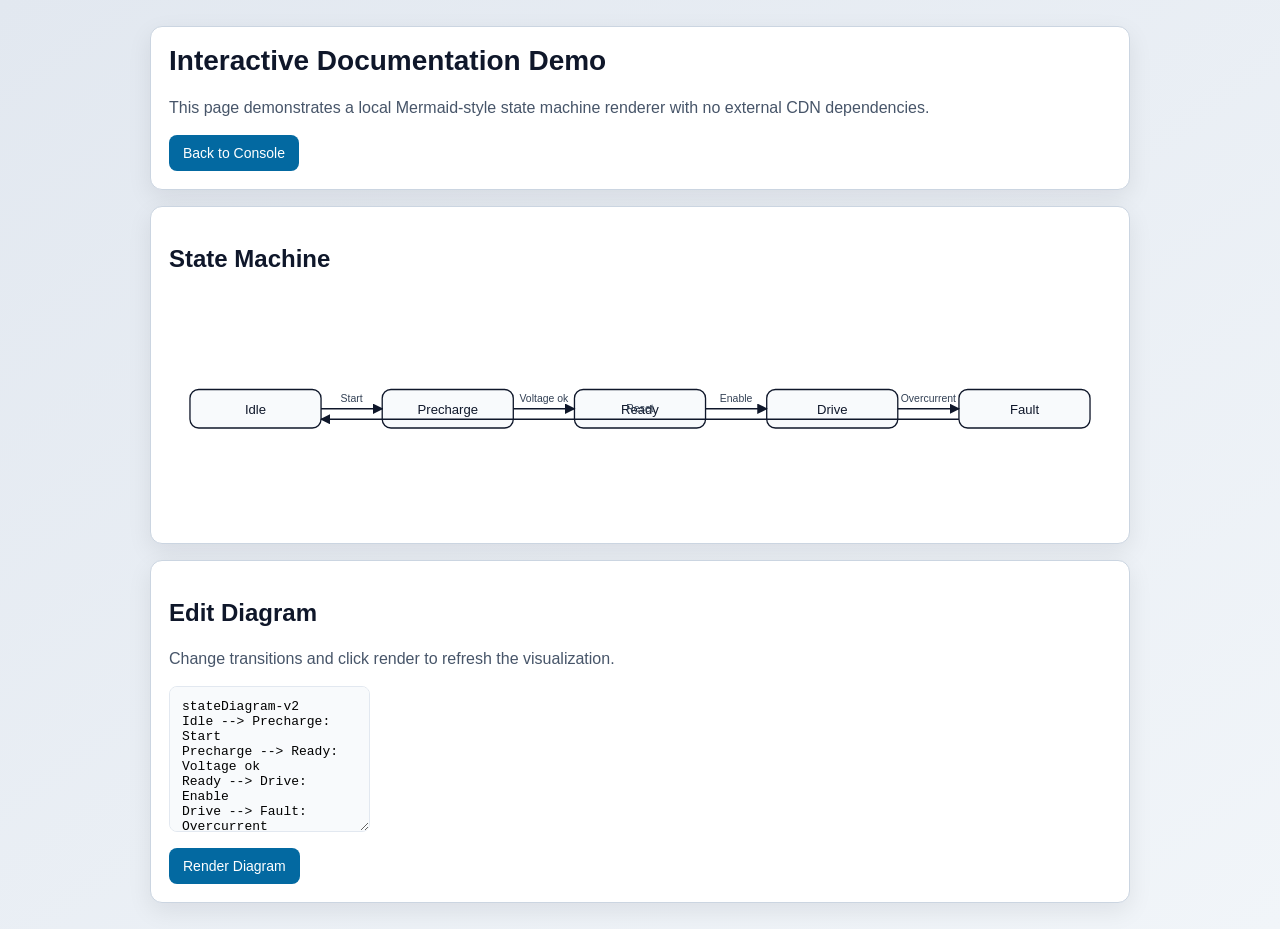
==== data/interactive-docs.html @ fff230e3 "Add local interactive docs Mermaid state machine demo" ====
<!doctype html>
<html lang="en">
<head>
  <meta charset="utf-8">
  <meta name="viewport" content="width=device-width, initial-scale=1">
  <title>Interactive Documentation Demo</title>
  <style>
    :root {
      --bg: #f1f5f9;
      --panel: #ffffff;
      --text: #0f172a;
      --muted: #475569;
      --accent: #0369a1;
      --border: #cbd5e1;
    }
    body {
      margin: 0;
      font-family: Verdana, sans-serif;
      color: var(--text);
      background: linear-gradient(145deg, #e2e8f0, var(--bg));
    }
    .wrap {
      max-width: 980px;
      margin: 26px auto;
      padding: 0 16px;
    }
    .card {
      background: var(--panel);
      border: 1px solid var(--border);
      border-radius: 12px;
      padding: 18px;
      box-shadow: 0 8px 24px rgba(2, 6, 23, 0.08);
      margin-bottom: 16px;
    }
    h1 {
      margin-top: 0;
      font-size: 28px;
    }
    p {
      color: var(--muted);
      line-height: 1.45;
    }
    .actions {
      margin-top: 12px;
      display: flex;
      gap: 10px;
      flex-wrap: wrap;
    }
    button, a.btn {
      border: 0;
      border-radius: 8px;
      background: var(--accent);
      color: #fff;
      text-decoration: none;
      padding: 10px 14px;
      font-size: 14px;
      cursor: pointer;
      display: inline-block;
    }
    .code {
      font-family: "Courier New", monospace;
      font-size: 13px;
      background: #f8fafc;
      border: 1px solid #e2e8f0;
      border-radius: 8px;
      padding: 12px;
      white-space: pre-wrap;
    }
    .mermaid {
      overflow-x: auto;
      padding: 4px 0;
    }
  </style>
  <script src="mermaid.min.js"></script>
  <script>
    document.addEventListener("DOMContentLoaded", function () {
      mermaid.initialize({ startOnLoad: false });
      mermaid.run();
      document.getElementById("rerender").addEventListener("click", function () {
        var src = document.getElementById("diagram-source").value;
        var target = document.getElementById("diagram");
        target.textContent = src;
        mermaid.run();
      });
    });
  </script>
</head>
<body>
  <div class="wrap">
    <div class="card">
      <h1>Interactive Documentation Demo</h1>
      <p>This page demonstrates a local Mermaid-style state machine renderer with no external CDN dependencies.</p>
      <div class="actions">
        <a class="btn" href="/">Back to Console</a>
      </div>
    </div>

    <div class="card">
      <h2>State Machine</h2>
      <div id="diagram" class="mermaid">
stateDiagram-v2
Idle --> Precharge: Start
Precharge --> Ready: Voltage ok
Ready --> Drive: Enable
Drive --> Fault: Overcurrent
Fault --> Idle: Reset
      </div>
    </div>

    <div class="card">
      <h2>Edit Diagram</h2>
      <p>Change transitions and click render to refresh the visualization.</p>
      <textarea id="diagram-source" class="code" rows="8">stateDiagram-v2
Idle --> Precharge: Start
Precharge --> Ready: Voltage ok
Ready --> Drive: Enable
Drive --> Fault: Overcurrent
Fault --> Idle: Reset</textarea>
      <div class="actions">
        <button id="rerender" type="button">Render Diagram</button>
      </div>
    </div>
  </div>
</body>
</html>
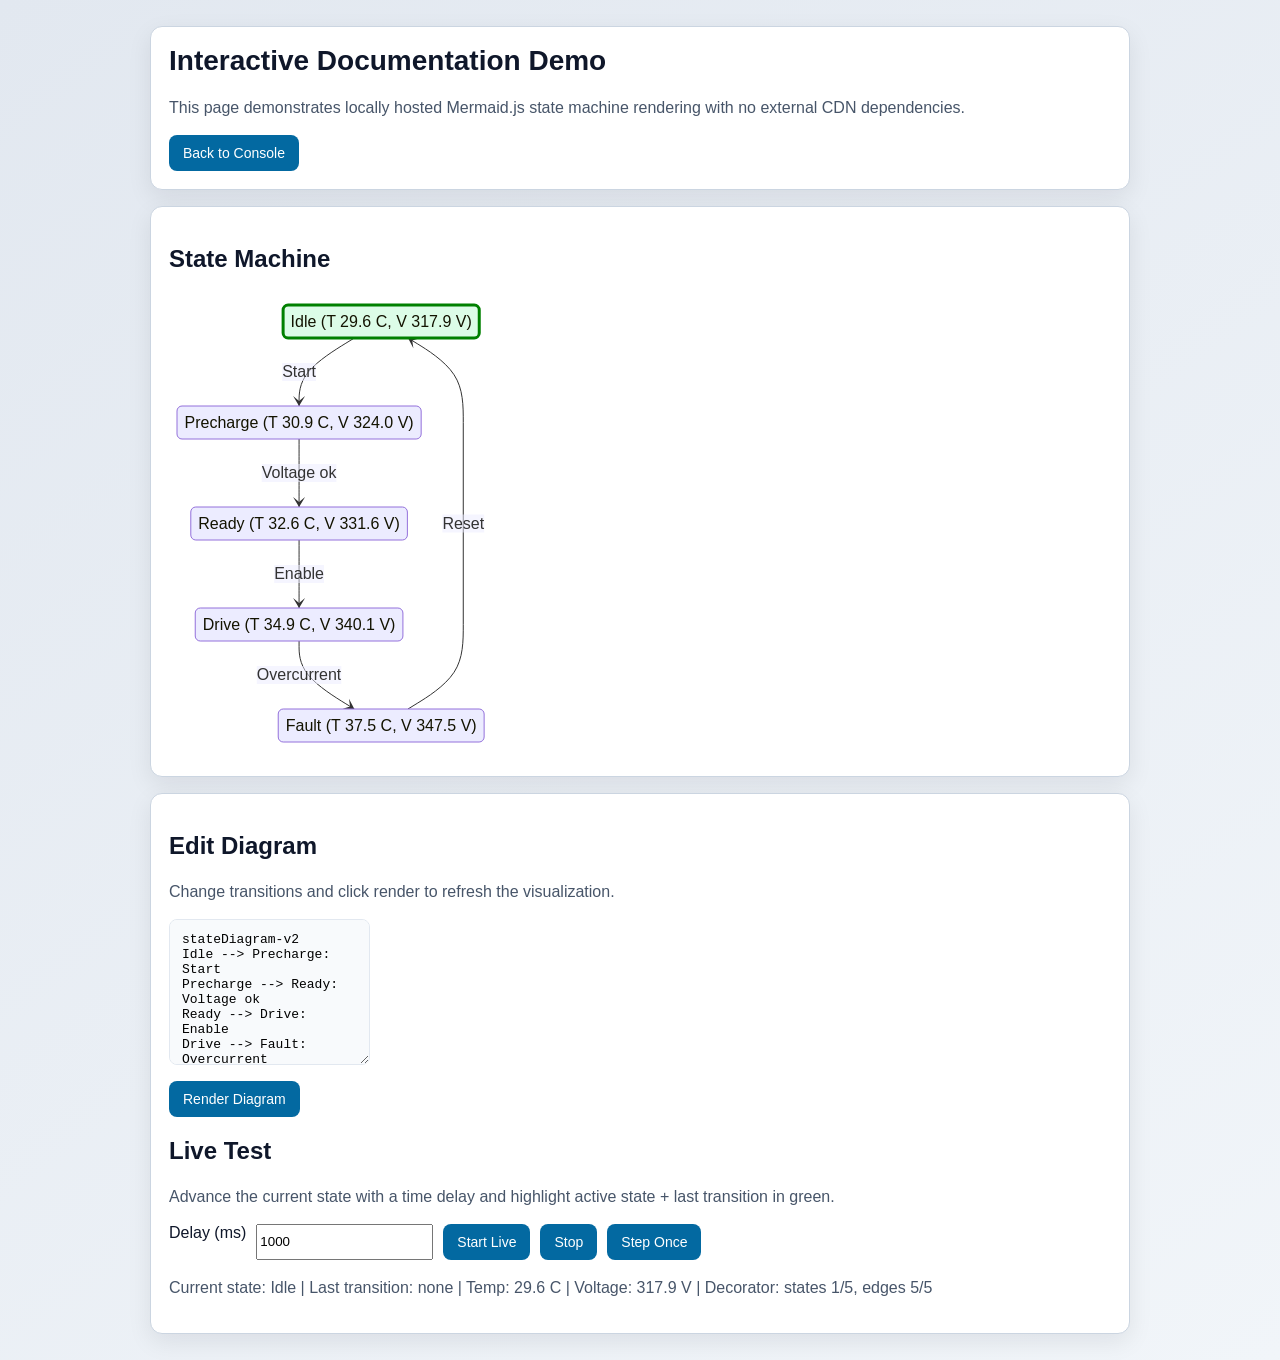
==== commit ef027f98: "some progress" ====
--- a/data/interactive-docs.html
+++ b/data/interactive-docs.html
@@ -70,18 +70,403 @@
       overflow-x: auto;
       padding: 4px 0;
     }
+    .debug-panel {
+      display: none;
+      margin-top: 12px;
+      padding: 10px;
+      border: 1px solid #d1d5db;
+      border-radius: 8px;
+      background: #f8fafc;
+      font-family: "Courier New", monospace;
+      font-size: 12px;
+      color: #1f2937;
+      white-space: pre-wrap;
+    }
   </style>
   <script src="mermaid.min.js"></script>
   <script>
     document.addEventListener("DOMContentLoaded", function () {
-      mermaid.initialize({ startOnLoad: false });
-      mermaid.run();
+      mermaid.initialize({ startOnLoad: false, securityLevel: "loose" });
+      var target = document.getElementById("diagram");
+      var sourceInput = document.getElementById("diagram-source");
+      var delayInput = document.getElementById("tick-delay");
+      var liveState = document.getElementById("live-state");
+      var debugPanel = document.getElementById("debug-panel");
+      var debugPanelText = document.getElementById("debug-panel-text");
+      var timerId = null;
+      var transitions = [];
+      var stateList = [];
+      var stateIdMap = {};
+      var currentState = "";
+      var lastTransitionIndex = -1;
+      var stateMetrics = {};
+      var renderDebug = {
+        statesMatched: 0,
+        edgesMatched: 0,
+        selectorCounts: {
+          stateGroup: 0,
+          transitionGroup: 0,
+          fallbackPath: 0,
+          shapeCandidates: 0,
+          stateNameTexts: 0
+        },
+        matchedNodeNames: [],
+        edgeSource: "none"
+      };
+
+      function setDebugPanelVisible(visible) {
+        debugPanel.style.display = visible ? "block" : "none";
+      }
+
+      function updateDebugPanel() {
+        var names = renderDebug.matchedNodeNames.length ? renderDebug.matchedNodeNames.join(", ") : "none";
+        debugPanelText.textContent =
+          "selectors:\n" +
+          "  g.stateGroup = " + renderDebug.selectorCounts.stateGroup + "\n" +
+          "  g.transition = " + renderDebug.selectorCounts.transitionGroup + "\n" +
+          "  fallback paths = " + renderDebug.selectorCounts.fallbackPath + "\n" +
+          "  shape candidates = " + renderDebug.selectorCounts.shapeCandidates + "\n" +
+          "  state-name texts = " + renderDebug.selectorCounts.stateNameTexts + "\n" +
+          "matched nodes (first 5): " + names + "\n" +
+          "edge source: " + renderDebug.edgeSource + "\n" +
+          "edge count used: " + renderDebug.edgesMatched;
+      }
+
+      function clamp(value, min, max) {
+        return Math.min(max, Math.max(min, value));
+      }
+
+      function initStateMetrics(stateName, index) {
+        if (!stateMetrics[stateName]) {
+          stateMetrics[stateName] = {
+            temperature: 28 + index * 2 + Math.random() * 2,
+            voltage: 315 + index * 8 + Math.random() * 3
+          };
+        }
+      }
+
+      function updateMetricsForStep() {
+        var keys = Object.keys(stateMetrics);
+        for (var i = 0; i < keys.length; i++) {
+          var entry = stateMetrics[keys[i]];
+          // Keep values drifting slowly so live behavior is visible.
+          entry.temperature = clamp(entry.temperature + (Math.random() - 0.5) * 1.2, 20, 120);
+          entry.voltage = clamp(entry.voltage + (Math.random() - 0.5) * 3.0, 180, 460);
+        }
+      }
+
+      function parseTransitions(src) {
+        var lines = src.split(/\r?\n/);
+        var parsed = [];
+        for (var i = 0; i < lines.length; i++) {
+          var line = lines[i].trim();
+          if (!line || line.indexOf("stateDiagram") === 0 || line.indexOf("%%") === 0) {
+            continue;
+          }
+          var m = line.match(/^([^\-:]+?)\s*-->\s*([^:]+?)(?:\s*:\s*(.+))?$/);
+          if (m) {
+            parsed.push({
+              from: m[1].trim(),
+              to: m[2].trim(),
+              label: m[3] ? m[3].trim() : ""
+            });
+          }
+        }
+        return parsed;
+      }
+
+      function buildDiagramSource() {
+        // Build a stable stateDiagram-v2 from parsed transitions so we can
+        // reliably apply class-based highlighting to state IDs.
+        var lines = [
+          "stateDiagram-v2",
+          "direction TB",
+          "classDef activeState fill:#dcfce7,stroke:green,stroke-width:3px;"
+        ];
+
+        stateIdMap = {};
+        for (var i = 0; i < stateList.length; i++) {
+          var name = stateList[i];
+          var id = "st_" + i;
+          stateIdMap[name] = id;
+          var m = stateMetrics[name];
+          var metricText = m
+            ? " (T " + m.temperature.toFixed(1) + " C, V " + m.voltage.toFixed(1) + " V)"
+            : "";
+          var label = (name + metricText).replace(/"/g, '\\"');
+          lines.push('state "' + label + '" as ' + id);
+        }
+
+        for (var t = 0; t < transitions.length; t++) {
+          var tr = transitions[t];
+          var fromId = stateIdMap[tr.from];
+          var toId = stateIdMap[tr.to];
+          if (!fromId || !toId) {
+            continue;
+          }
+          var transitionLine = fromId + " --> " + toId;
+          if (tr.label) {
+            transitionLine += " : " + tr.label;
+          }
+          lines.push(transitionLine);
+        }
+
+        if (currentState && stateIdMap[currentState]) {
+          lines.push("class " + stateIdMap[currentState] + " activeState");
+        }
+
+        return lines.join("\n");
+      }
+
+      function decorateRenderedDiagram(retryCount) {
+        retryCount = retryCount || 0;
+        var svg = target.querySelector("svg");
+        if (!svg) {
+          if (retryCount < 12) {
+            setTimeout(function () { decorateRenderedDiagram(retryCount + 1); }, 40);
+          }
+          return;
+        }
+
+        var groups = svg.querySelectorAll("g.stateGroup");
+        renderDebug.selectorCounts.stateGroup = groups.length;
+        var shapeCandidates = Array.from(svg.querySelectorAll("rect, ellipse, circle, polygon, path"))
+          .filter(function (el) {
+            if (el.closest("defs")) {
+              return false;
+            }
+            if ((el.getAttribute("class") || "").indexOf("transition") !== -1) {
+              return false;
+            }
+            if (el.closest("g.transition")) {
+              return false;
+            }
+            return true;
+          });
+        renderDebug.selectorCounts.shapeCandidates = shapeCandidates.length;
+        renderDebug.selectorCounts.stateNameTexts = Array.from(svg.querySelectorAll("text, tspan"))
+          .filter(function (el) {
+            var txt = (el.textContent || "").trim();
+            for (var si = 0; si < stateList.length; si++) {
+              if (txt === stateList[si] || txt.indexOf(stateList[si] + " (T ") === 0) {
+                return true;
+              }
+            }
+            return false;
+          }).length;
+
+        var transitionGroups = Array.from(svg.querySelectorAll("g.transition"));
+        renderDebug.selectorCounts.transitionGroup = transitionGroups.length;
+        var edgePaths = [];
+        for (var tg = 0; tg < transitionGroups.length; tg++) {
+          var p = transitionGroups[tg].querySelector("path");
+          if (p) {
+            edgePaths.push(p);
+          }
+        }
+        var fallbackPaths = Array.from(svg.querySelectorAll("path.transition, .edgePaths path, .edgePath path, path[marker-end]"))
+          .filter(function (p, idx, arr) { return !p.closest("defs") && arr.indexOf(p) === idx; });
+        renderDebug.selectorCounts.fallbackPath = fallbackPaths.length;
+        if (!edgePaths.length) {
+          edgePaths = fallbackPaths;
+          renderDebug.edgeSource = "fallback";
+        } else {
+          renderDebug.edgeSource = "g.transition";
+        }
+        renderDebug.statesMatched = currentState && stateIdMap[currentState] ? 1 : 0;
+        renderDebug.edgesMatched = edgePaths.length;
+        renderDebug.matchedNodeNames = currentState ? [currentState] : [];
+        for (var e = 0; e < edgePaths.length; e++) {
+          edgePaths[e].removeAttribute("stroke");
+          edgePaths[e].removeAttribute("stroke-width");
+        }
+        Array.from(svg.querySelectorAll(".active-edge-overlay, #active-edge-arrowhead")).forEach(function (el) {
+          el.remove();
+        });
+
+        function centerOf(el) {
+          try {
+            var b = el.getBBox();
+            return { x: b.x + b.width / 2, y: b.y + b.height / 2, box: b };
+          } catch (e) {
+            return null;
+          }
+        }
+
+        function stateCenterByName(name) {
+          var labelNodes = Array.from(svg.querySelectorAll("text, tspan"))
+            .filter(function (n) {
+              var t = (n.textContent || "").trim();
+              return t === name || t.indexOf(name + " (T ") === 0;
+            });
+          if (!labelNodes.length) {
+            return null;
+          }
+          var textCenter = centerOf(labelNodes[0]);
+          if (!textCenter) {
+            return null;
+          }
+
+          var best = null;
+          var bestDist = Number.POSITIVE_INFINITY;
+          for (var i = 0; i < shapeCandidates.length; i++) {
+            var sc = centerOf(shapeCandidates[i]);
+            if (!sc) {
+              continue;
+            }
+            var dx = sc.x - textCenter.x;
+            var dy = sc.y - textCenter.y;
+            var d = Math.sqrt(dx * dx + dy * dy);
+            if (d < bestDist) {
+              bestDist = d;
+              best = sc;
+            }
+          }
+          return best && bestDist < 260 ? best : textCenter;
+        }
+
+        if (lastTransitionIndex >= 0 && transitions[lastTransitionIndex]) {
+          var tr = transitions[lastTransitionIndex];
+          var from = stateCenterByName(tr.from);
+          var to = stateCenterByName(tr.to);
+          if (from && to) {
+            var ns = "http://www.w3.org/2000/svg";
+            var defs = svg.querySelector("defs");
+            if (!defs) {
+              defs = document.createElementNS(ns, "defs");
+              svg.insertBefore(defs, svg.firstChild);
+            }
+
+            var marker = document.createElementNS(ns, "marker");
+            marker.setAttribute("id", "active-edge-arrowhead");
+            marker.setAttribute("viewBox", "0 0 10 10");
+            marker.setAttribute("refX", "9");
+            marker.setAttribute("refY", "5");
+            marker.setAttribute("markerWidth", "7");
+            marker.setAttribute("markerHeight", "7");
+            marker.setAttribute("orient", "auto-start-reverse");
+            var arrowPath = document.createElementNS(ns, "path");
+            arrowPath.setAttribute("d", "M 0 0 L 10 5 L 0 10 z");
+            arrowPath.setAttribute("fill", "green");
+            marker.appendChild(arrowPath);
+            defs.appendChild(marker);
+
+            var mx = (from.x + to.x) / 2;
+            var my = (from.y + to.y) / 2;
+            var dx = to.x - from.x;
+            var dy = to.y - from.y;
+            var len = Math.sqrt(dx * dx + dy * dy) || 1;
+            var nx = -dy / len;
+            var ny = dx / len;
+            var curve = Math.min(48, Math.max(18, len * 0.12));
+            var cx = mx + nx * curve;
+            var cy = my + ny * curve;
+
+            var overlay = document.createElementNS(ns, "path");
+            overlay.setAttribute("class", "active-edge-overlay");
+            overlay.setAttribute("d", "M " + from.x + " " + from.y + " Q " + cx + " " + cy + " " + to.x + " " + to.y);
+            overlay.setAttribute("fill", "none");
+            overlay.setAttribute("stroke", "green");
+            overlay.setAttribute("stroke-width", "4");
+            overlay.setAttribute("stroke-linecap", "round");
+            overlay.setAttribute("marker-end", "url(#active-edge-arrowhead)");
+            svg.appendChild(overlay);
+            renderDebug.edgeSource = "overlay";
+            renderDebug.edgesMatched = 1;
+          }
+        }
+      }
+
+      function updateLiveText() {
+        var last = lastTransitionIndex >= 0
+          ? transitions[lastTransitionIndex].from + " -> " + transitions[lastTransitionIndex].to
+          : "none";
+        var currentMetrics = stateMetrics[currentState];
+        var liveValues = currentMetrics
+          ? " | Temp: " + currentMetrics.temperature.toFixed(1) + " C | Voltage: " + currentMetrics.voltage.toFixed(1) + " V"
+          : "";
+        liveState.textContent =
+          "Current state: " + (currentState || "n/a") +
+          " | Last transition: " + last +
+          liveValues +
+          " | Decorator: states " + renderDebug.statesMatched + "/" + stateList.length +
+          ", edges " + renderDebug.edgesMatched + "/" + transitions.length;
+        updateDebugPanel();
+      }
+
+      function renderCurrent() {
+        target.textContent = buildDiagramSource();
+        target.removeAttribute("data-processed");
+        Promise.resolve(mermaid.run({ nodes: [target] }))
+          .then(function () {
+            decorateRenderedDiagram();
+            updateLiveText();
+          })
+          .catch(function (err) {
+            liveState.textContent = "Render error: " + (err && err.message ? err.message : err);
+          });
+      }
+
+      function resetSimulation() {
+        transitions = parseTransitions(sourceInput.value);
+        stateMetrics = {};
+        stateList = [];
+        stateIdMap = {};
+        for (var i = 0; i < transitions.length; i++) {
+          if (stateList.indexOf(transitions[i].from) === -1) {
+            stateList.push(transitions[i].from);
+          }
+          if (stateList.indexOf(transitions[i].to) === -1) {
+            stateList.push(transitions[i].to);
+          }
+        }
+        for (var j = 0; j < stateList.length; j++) {
+          initStateMetrics(stateList[j], j);
+        }
+        currentState = transitions.length ? transitions[0].from : "";
+        lastTransitionIndex = -1;
+        renderCurrent();
+      }
+
+      function stepSimulation() {
+        if (!transitions.length) {
+          return;
+        }
+        updateMetricsForStep();
+        lastTransitionIndex = (lastTransitionIndex + 1) % transitions.length;
+        currentState = transitions[lastTransitionIndex].to;
+        renderCurrent();
+      }
+
+      function stopLive() {
+        if (timerId !== null) {
+          clearInterval(timerId);
+          timerId = null;
+        }
+        setDebugPanelVisible(false);
+      }
+
+      function startLive() {
+        stopLive();
+        var delay = parseInt(delayInput.value, 10);
+        if (!delay || delay < 100) {
+          delay = 1000;
+          delayInput.value = "1000";
+        }
+        timerId = setInterval(stepSimulation, delay);
+        setDebugPanelVisible(true);
+        updateDebugPanel();
+      }
+
       document.getElementById("rerender").addEventListener("click", function () {
-        var src = document.getElementById("diagram-source").value;
-        var target = document.getElementById("diagram");
-        target.textContent = src;
-        mermaid.run();
+        stopLive();
+        resetSimulation();
       });
+      document.getElementById("start-live").addEventListener("click", startLive);
+      document.getElementById("stop-live").addEventListener("click", stopLive);
+      document.getElementById("step-live").addEventListener("click", stepSimulation);
+
+      resetSimulation();
     });
   </script>
 </head>
@@ -89,7 +474,7 @@
   <div class="wrap">
     <div class="card">
       <h1>Interactive Documentation Demo</h1>
-      <p>This page demonstrates a local Mermaid-style state machine renderer with no external CDN dependencies.</p>
+      <p>This page demonstrates locally hosted Mermaid.js state machine rendering with no external CDN dependencies.</p>
       <div class="actions">
         <a class="btn" href="/">Back to Console</a>
       </div>
@@ -119,6 +504,19 @@
       <div class="actions">
         <button id="rerender" type="button">Render Diagram</button>
       </div>
+      <h2>Live Test</h2>
+      <p>Advance the current state with a time delay and highlight active state + last transition in green.</p>
+      <div class="actions">
+        <label for="tick-delay">Delay (ms)</label>
+        <input id="tick-delay" type="number" min="100" step="100" value="1000">
+        <button id="start-live" type="button">Start Live</button>
+        <button id="stop-live" type="button">Stop</button>
+        <button id="step-live" type="button">Step Once</button>
+      </div>
+      <p id="live-state"></p>
+      <div id="debug-panel" class="debug-panel">Debug
+        <div id="debug-panel-text"></div>
+      </div>
     </div>
   </div>
 </body>
